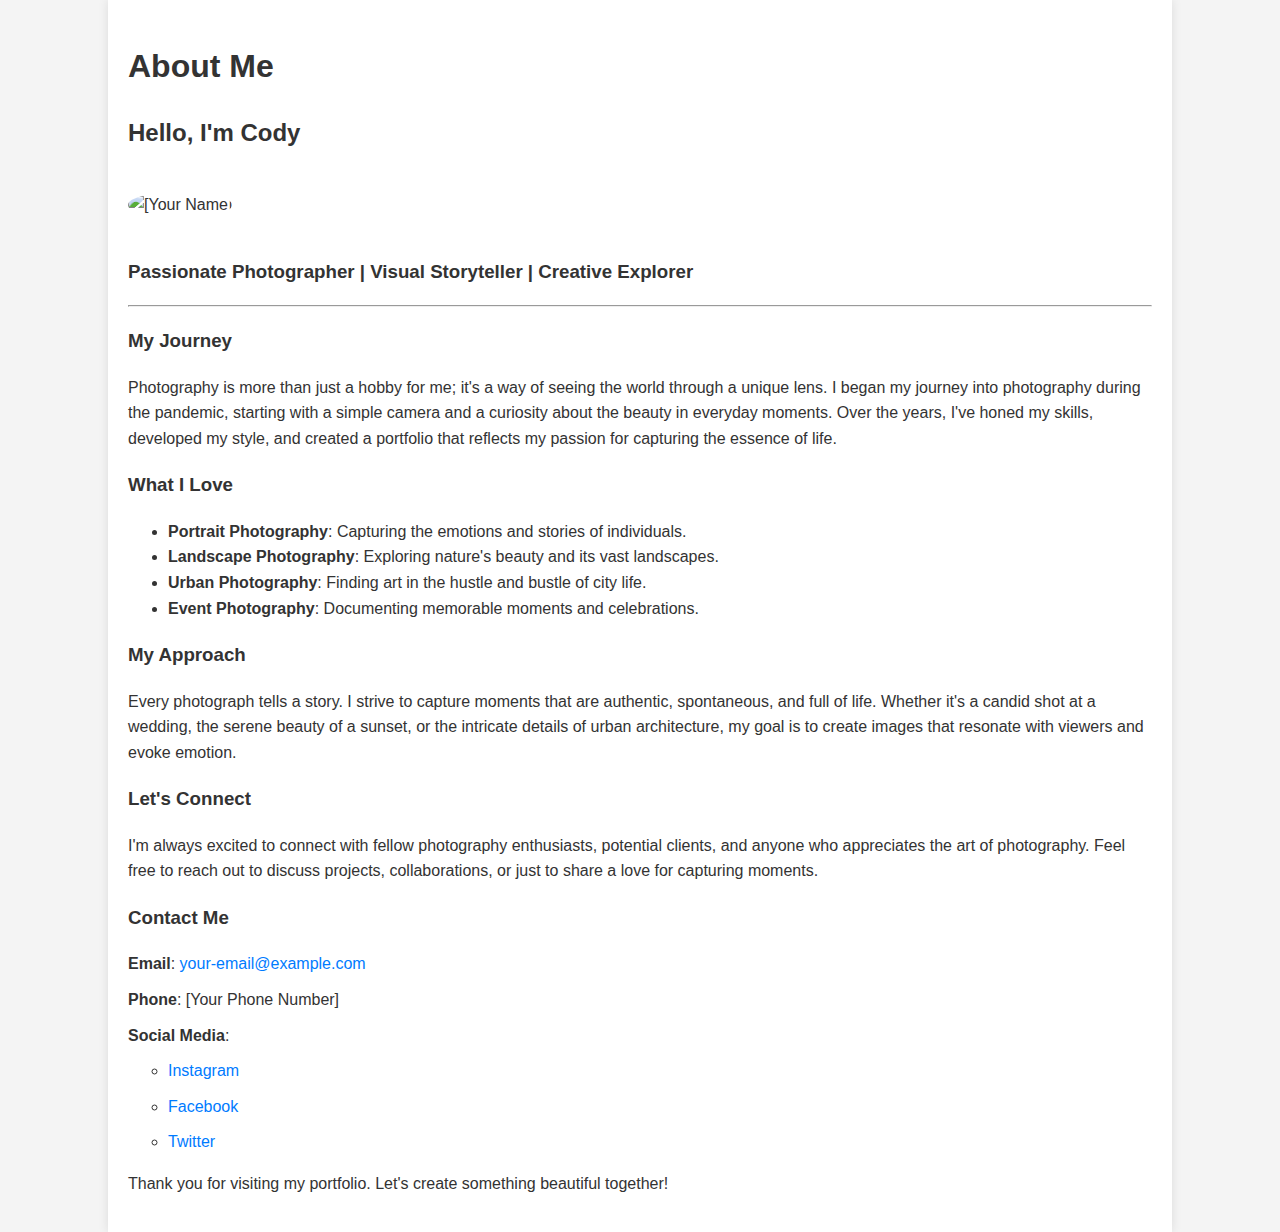
==== pages/about-me.html @ 5817fddb "Merge pull request #1 from CodyLiska/main" ====
<!DOCTYPE html>
<html lang="en">
  <head>
    <meta charset="UTF-8" />
    <meta name="viewport" content="width=device-width, initial-scale=1.0" />
    <title>About Me | Cody</title>
    <style>
      body {
        font-family: Arial, sans-serif;
        color: #333;
        line-height: 1.6;
        margin: 0;
        padding: 0;
        background-color: #f4f4f4;
      }
      .container {
        width: 80%;
        margin: auto;
        overflow: hidden;
        padding: 20px;
        background: #fff;
        box-shadow: 0 0 10px rgba(0, 0, 0, 0.1);
      }
      h1,
      h2,
      h3 {
        color: #333;
      }
      img {
        max-width: 100%;
        height: auto;
        border-radius: 50%;
        margin: 20px 0;
      }
      .contact {
        list-style: none;
        padding: 0;
      }
      .contact li {
        margin: 10px 0;
      }
      .contact a {
        text-decoration: none;
        color: #007bff;
      }
    </style>
  </head>
  <body>
    <div class="container">
      <h1>About Me</h1>
      <h2>Hello, I'm Cody</h2>
      <img src="path/to/your/profile-picture.jpg" alt="[Your Name]" />

      <h3>Passionate Photographer | Visual Storyteller | Creative Explorer</h3>
      <hr />

      <h3>My Journey</h3>
      <p>
        Photography is more than just a hobby for me; it's a way of seeing the
        world through a unique lens. I began my journey into photography during the pandemic, 
        starting with a simple camera and a curiosity about the
        beauty in everyday moments. Over the years, I've honed my skills,
        developed my style, and created a portfolio that reflects my passion for
        capturing the essence of life.
      </p>

      <h3>What I Love</h3>
      <ul>
        <li>
          <strong>Portrait Photography</strong>: Capturing the emotions and
          stories of individuals.
        </li>
        <li>
          <strong>Landscape Photography</strong>: Exploring nature's beauty and
          its vast landscapes.
        </li>
        <li>
          <strong>Urban Photography</strong>: Finding art in the hustle and
          bustle of city life.
        </li>
        <li>
          <strong>Event Photography</strong>: Documenting memorable moments and
          celebrations.
        </li>
      </ul>

      <h3>My Approach</h3>
      <p>
        Every photograph tells a story. I strive to capture moments that are
        authentic, spontaneous, and full of life. Whether it's a candid shot at
        a wedding, the serene beauty of a sunset, or the intricate details of
        urban architecture, my goal is to create images that resonate with
        viewers and evoke emotion.
      </p>

      <h3>Let's Connect</h3>
      <p>
        I'm always excited to connect with fellow photography enthusiasts,
        potential clients, and anyone who appreciates the art of photography.
        Feel free to reach out to discuss projects, collaborations, or just to
        share a love for capturing moments.
      </p>

      <h3>Contact Me</h3>
      <ul class="contact">
        <li>
          <strong>Email</strong>:
          <a href="mailto:your-email@example.com">your-email@example.com</a>
        </li>
        <li><strong>Phone</strong>: [Your Phone Number]</li>
        <li><strong>Social Media</strong>:</li>
        <ul>
          <li>
            <a href="https://www.instagram.com/yourusername" target="_blank"
              >Instagram</a
            >
          </li>
          <li>
            <a href="https://www.facebook.com/yourusername" target="_blank"
              >Facebook</a
            >
          </li>
          <li>
            <a href="https://www.twitter.com/yourusername" target="_blank"
              >Twitter</a
            >
          </li>
        </ul>
      </ul>
      <p>
        Thank you for visiting my portfolio. Let's create something beautiful
        together!
      </p>
    </div>
  </body>
</html>
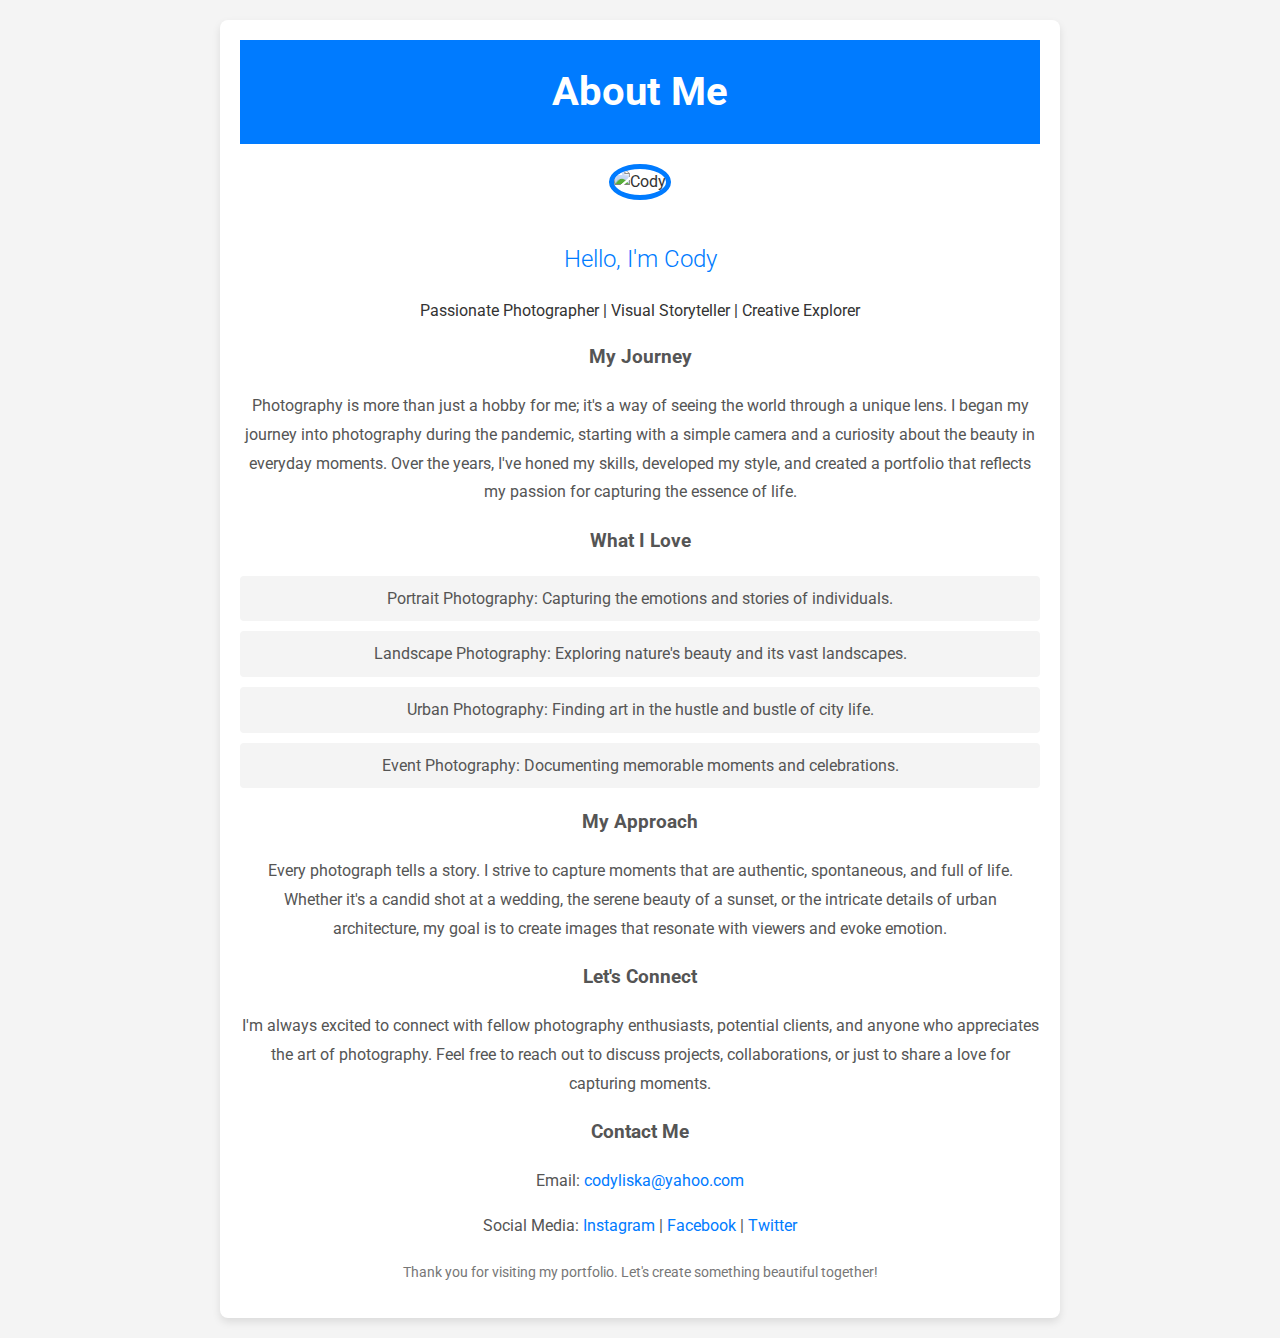
==== commit d51c3b0b: "Merge pull request #2 from CodyLiska/main" ====
--- a/pages/about-me.html
+++ b/pages/about-me.html
@@ -1,136 +1,128 @@
 <!DOCTYPE html>
 <html lang="en">
-  <head>
-    <meta charset="UTF-8" />
-    <meta name="viewport" content="width=device-width, initial-scale=1.0" />
+<head>
+    <meta charset="UTF-8">
+    <meta name="viewport" content="width=device-width, initial-scale=1.0">
     <title>About Me | Cody</title>
+    <link rel="stylesheet" href="https://fonts.googleapis.com/css2?family=Roboto:wght@300;400;700&display=swap">
     <style>
-      body {
-        font-family: Arial, sans-serif;
-        color: #333;
-        line-height: 1.6;
-        margin: 0;
-        padding: 0;
-        background-color: #f4f4f4;
-      }
-      .container {
-        width: 80%;
-        margin: auto;
-        overflow: hidden;
-        padding: 20px;
-        background: #fff;
-        box-shadow: 0 0 10px rgba(0, 0, 0, 0.1);
-      }
-      h1,
-      h2,
-      h3 {
-        color: #333;
-      }
-      img {
-        max-width: 100%;
-        height: auto;
-        border-radius: 50%;
-        margin: 20px 0;
-      }
-      .contact {
-        list-style: none;
-        padding: 0;
-      }
-      .contact li {
-        margin: 10px 0;
-      }
-      .contact a {
-        text-decoration: none;
-        color: #007bff;
-      }
+        body {
+            font-family: 'Roboto', sans-serif;
+            color: #333;
+            line-height: 1.6;
+            margin: 0;
+            background-color: #f4f4f4;
+            display: flex;
+            justify-content: center;
+            align-items: center;
+            min-height: 100vh;
+            padding: 20px;
+        }
+        .container {
+            background: #fff;
+            max-width: 800px;
+            width: 100%;
+            border-radius: 8px;
+            box-shadow: 0 4px 8px rgba(0,0,0,0.1);
+            overflow: hidden;
+            padding: 20px;
+            text-align: center;
+        }
+        header {
+            padding: 20px;
+            background: #007BFF;
+            color: #fff;
+        }
+        header h1 {
+            margin: 0;
+            font-size: 2.5em;
+        }
+        .profile-img {
+            margin: 20px 0;
+            width: 150px;
+            height: 150px;
+            border-radius: 50%;
+            object-fit: cover;
+            border: 5px solid #007BFF;
+        }
+        h2 {
+            font-weight: 300;
+            color: #007BFF;
+        }
+        .content h3 {
+            font-weight: 700;
+            color: #555;
+            margin-top: 20px;
+        }
+        .content p {
+            color: #555;
+            line-height: 1.8;
+        }
+        .content ul {
+            list-style: none;
+            padding: 0;
+        }
+        .content ul li {
+            background: #f4f4f4;
+            margin: 10px 0;
+            padding: 10px;
+            border-radius: 4px;
+            color: #555;
+        }
+        .content a {
+            color: #007BFF;
+            text-decoration: none;
+        }
+        .content a:hover {
+            text-decoration: underline;
+        }
+        footer {
+            margin-top: 20px;
+            font-size: 0.9em;
+            color: #777;
+        }
     </style>
-  </head>
-  <body>
+</head>
+<body>
     <div class="container">
-      <h1>About Me</h1>
-      <h2>Hello, I'm Cody</h2>
-      <img src="path/to/your/profile-picture.jpg" alt="[Your Name]" />
+        <header>
+            <h1>About Me</h1>
+        </header>
+        <img class="profile-img" src="path/to/your/profile-picture.jpg" alt="Cody">
+        <h2>Hello, I'm Cody</h2>
+        <p>Passionate Photographer | Visual Storyteller | Creative Explorer</p>
 
-      <h3>Passionate Photographer | Visual Storyteller | Creative Explorer</h3>
-      <hr />
+        <div class="content">
+            <h3>My Journey</h3>
+            <p>Photography is more than just a hobby for me; it's a way of seeing the world through a unique lens. I began my journey into photography during the pandemic, starting with a simple camera and a curiosity about the beauty in everyday moments. Over the years, I've honed my skills, developed my style, and created a portfolio that reflects my passion for capturing the essence of life.</p>
 
-      <h3>My Journey</h3>
-      <p>
-        Photography is more than just a hobby for me; it's a way of seeing the
-        world through a unique lens. I began my journey into photography during the pandemic, 
-        starting with a simple camera and a curiosity about the
-        beauty in everyday moments. Over the years, I've honed my skills,
-        developed my style, and created a portfolio that reflects my passion for
-        capturing the essence of life.
-      </p>
+            <h3>What I Love</h3>
+            <ul>
+                <li>Portrait Photography: Capturing the emotions and stories of individuals.</li>
+                <li>Landscape Photography: Exploring nature's beauty and its vast landscapes.</li>
+                <li>Urban Photography: Finding art in the hustle and bustle of city life.</li>
+                <li>Event Photography: Documenting memorable moments and celebrations.</li>
+            </ul>
 
-      <h3>What I Love</h3>
-      <ul>
-        <li>
-          <strong>Portrait Photography</strong>: Capturing the emotions and
-          stories of individuals.
-        </li>
-        <li>
-          <strong>Landscape Photography</strong>: Exploring nature's beauty and
-          its vast landscapes.
-        </li>
-        <li>
-          <strong>Urban Photography</strong>: Finding art in the hustle and
-          bustle of city life.
-        </li>
-        <li>
-          <strong>Event Photography</strong>: Documenting memorable moments and
-          celebrations.
-        </li>
-      </ul>
+            <h3>My Approach</h3>
+            <p>Every photograph tells a story. I strive to capture moments that are authentic, spontaneous, and full of life. Whether it's a candid shot at a wedding, the serene beauty of a sunset, or the intricate details of urban architecture, my goal is to create images that resonate with viewers and evoke emotion.</p>
 
-      <h3>My Approach</h3>
-      <p>
-        Every photograph tells a story. I strive to capture moments that are
-        authentic, spontaneous, and full of life. Whether it's a candid shot at
-        a wedding, the serene beauty of a sunset, or the intricate details of
-        urban architecture, my goal is to create images that resonate with
-        viewers and evoke emotion.
-      </p>
+            <h3>Let's Connect</h3>
+            <p>I'm always excited to connect with fellow photography enthusiasts, potential clients, and anyone who appreciates the art of photography. Feel free to reach out to discuss projects, collaborations, or just to share a love for capturing moments.</p>
 
-      <h3>Let's Connect</h3>
-      <p>
-        I'm always excited to connect with fellow photography enthusiasts,
-        potential clients, and anyone who appreciates the art of photography.
-        Feel free to reach out to discuss projects, collaborations, or just to
-        share a love for capturing moments.
-      </p>
+            <h3>Contact Me</h3>
+            <p>Email: <a href="mailto:codyliska@yahoo.com">codyliska@yahoo.com</a></p>
+            <!-- <p>Phone: [Your Phone Number]</p> -->
+            <p>Social Media:
+                <a href="https://www.instagram.com/yourusername" target="_blank">Instagram</a> |
+                <a href="https://www.facebook.com/yourusername" target="_blank">Facebook</a> |
+                <a href="https://www.twitter.com/yourusername" target="_blank">Twitter</a>
+            </p>
+        </div>
 
-      <h3>Contact Me</h3>
-      <ul class="contact">
-        <li>
-          <strong>Email</strong>:
-          <a href="mailto:your-email@example.com">your-email@example.com</a>
-        </li>
-        <li><strong>Phone</strong>: [Your Phone Number]</li>
-        <li><strong>Social Media</strong>:</li>
-        <ul>
-          <li>
-            <a href="https://www.instagram.com/yourusername" target="_blank"
-              >Instagram</a
-            >
-          </li>
-          <li>
-            <a href="https://www.facebook.com/yourusername" target="_blank"
-              >Facebook</a
-            >
-          </li>
-          <li>
-            <a href="https://www.twitter.com/yourusername" target="_blank"
-              >Twitter</a
-            >
-          </li>
-        </ul>
-      </ul>
-      <p>
-        Thank you for visiting my portfolio. Let's create something beautiful
-        together!
-      </p>
+        <footer>
+            <p>Thank you for visiting my portfolio. Let's create something beautiful together!</p>
+        </footer>
     </div>
-  </body>
+</body>
 </html>
